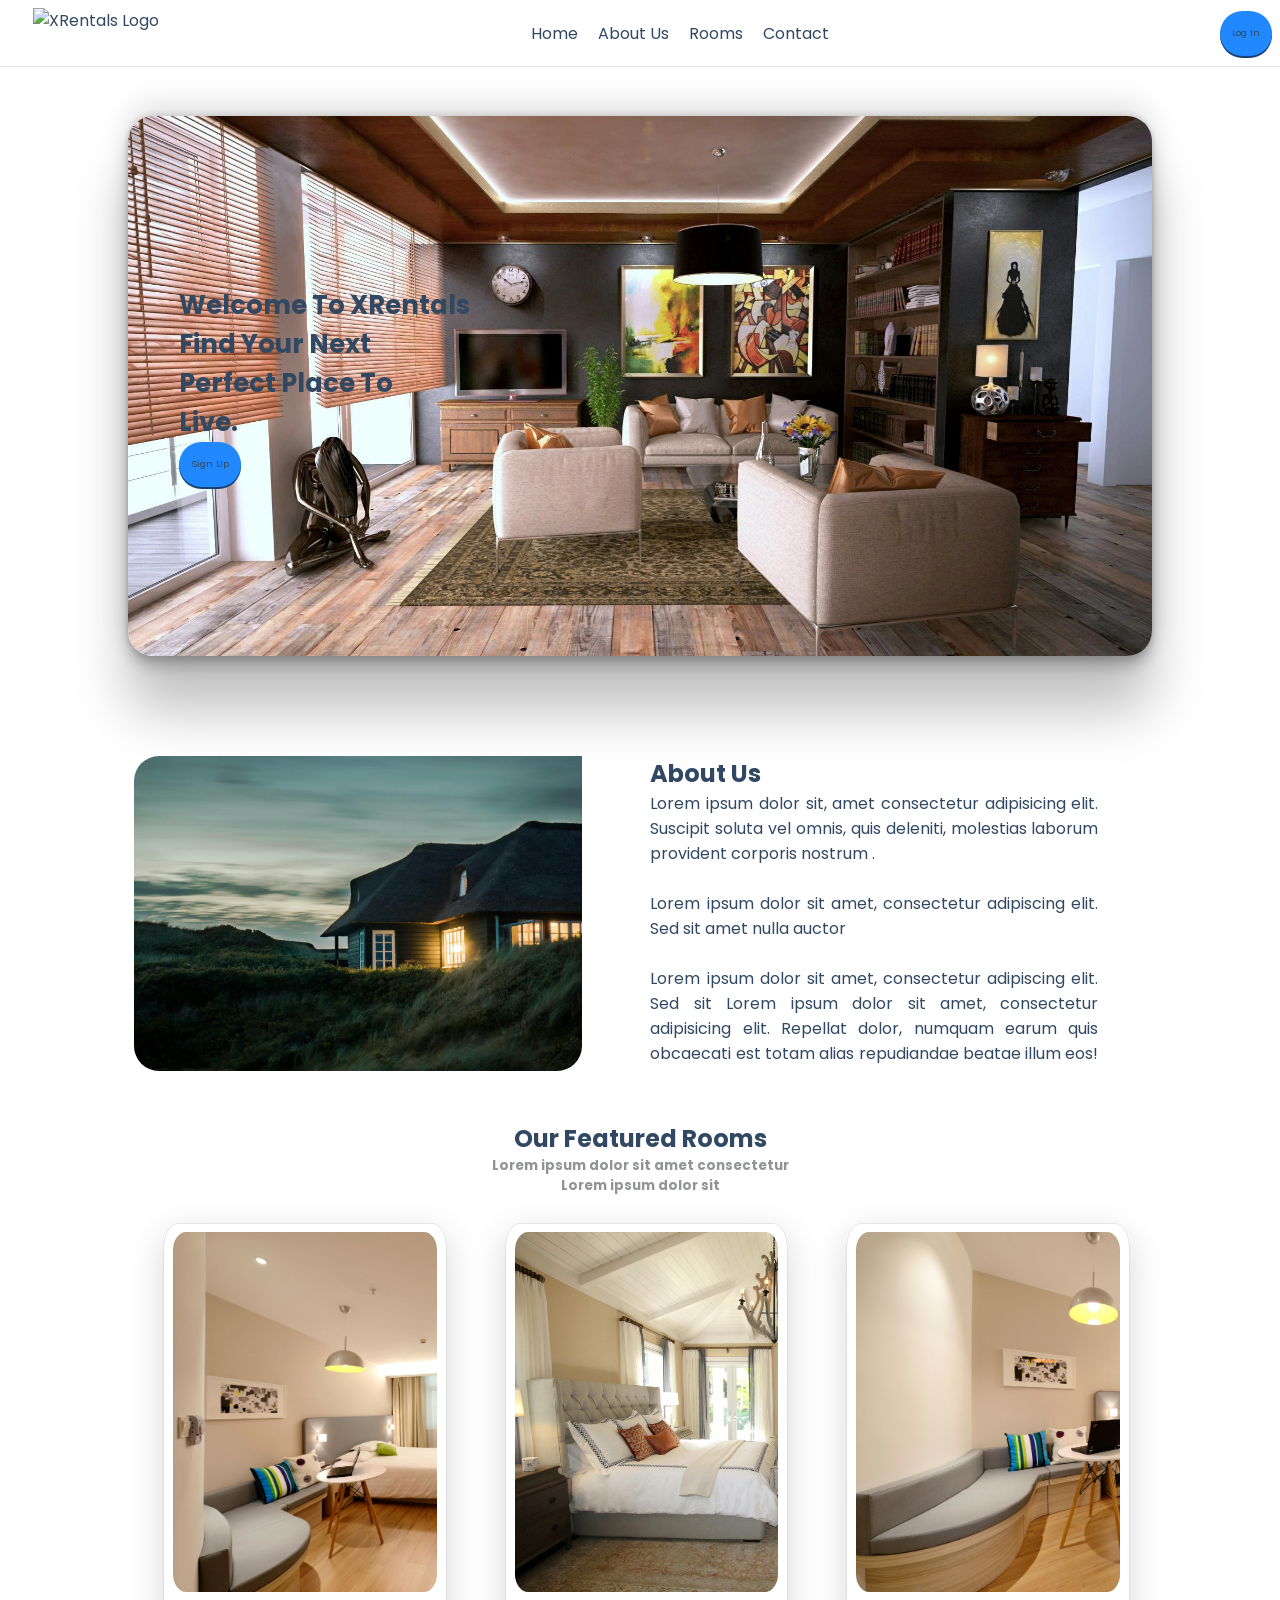
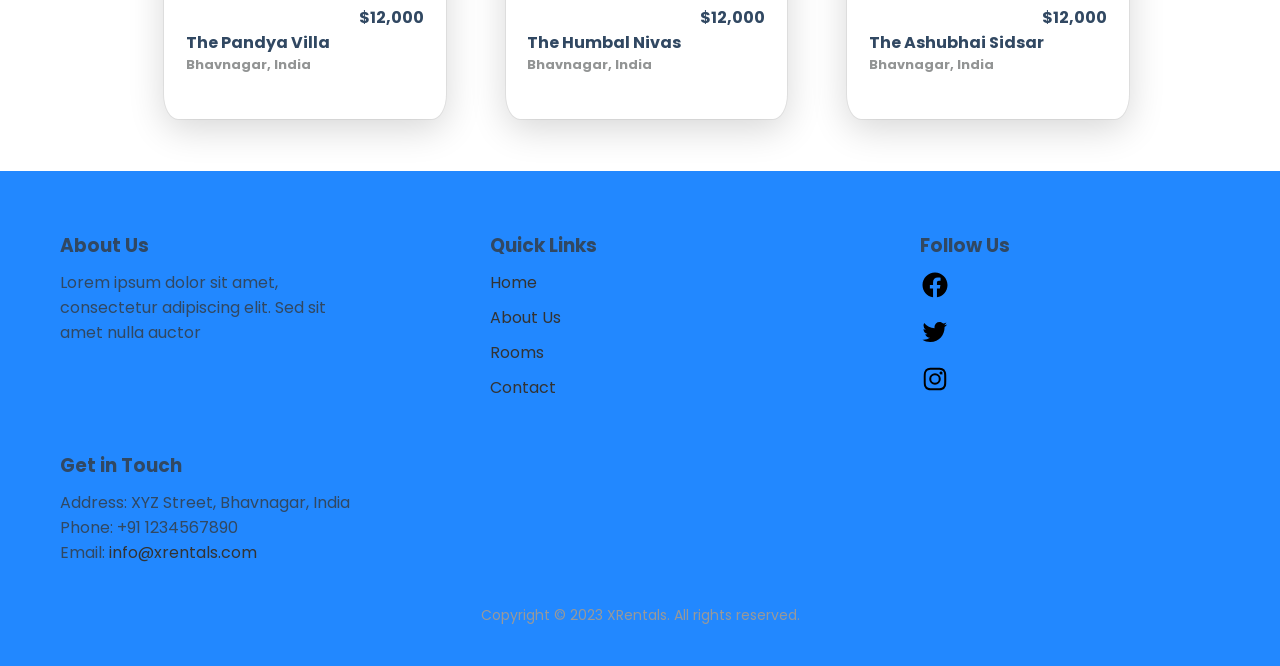
==== index.html @ 15b63ed1 "test" ====
<!DOCTYPE html>
<html lang="en">
    <head>
        <meta charset="UTF-8">
        <meta name="viewport" content="width=device-width, initial-scale=1.0">
        <title>XRentals</title>
        <link rel="icon" type="image/x-icon" href="logo/head_logo.png">
        <link rel="stylesheet" href="style.css">
        <!-- Icons -->
        <link rel="stylesheet"
            href="https://cdn.jsdelivr.net/npm;/boxicons@latest/css/boxicons.min.css">
<!-- headeerr fileeee -->
    </head>
    <body>
        <!-- Navigation Bar -->
        <header>
            <nav>
                <img src="logo/logo.png" alt="XRentals Logo" class="logo">
                <ul>
                    <li><a href="#" class="nav-link" id="home">Home</a></li>
                    <li><a href="#about_text" class="nav-link" id="about">About
                            Us</a></li>
                    <li><a href="rooms.html" class="nav-link"
                            id="rooms">Rooms</a></li>
                    <li><a href="#" class="nav-link"
                            id="contact">Contact</a></li>
                </ul>
                <button name="logIn" class="logIn"
                    onclick="location.href='login_page.html'">Log
                    In<inp></inp></button>
            </nav>
        </header>

        <!-- main container -->
        <div class="container" id="welcome">
            <div class="inner_container">
                <h1 class="quote">Welcome To XRentals<br>Find Your
                    Next<br>Perfect Place To<br>Live.</h1>
                <button name="Sign Up" class="signUp"
                    onclick="location.href='registration_page.html'">Sign
                    Up</button>
            </div>
        </div>

        <!-- about us div -->
        <div class="about_us">
            <div class="about" id="bg">
            </div>
            <div class="about" id="about_text">
                <h2>About Us</h2>
                <p>Lorem ipsum dolor sit, amet consectetur adipisicing elit.
                    Suscipit soluta vel omnis, quis deleniti, molestias laborum
                    provident corporis nostrum .</p>
                <br>
                <p>Lorem ipsum dolor sit amet, consectetur adipiscing elit. Sed
                    sit amet nulla auctor</p>
                <br>
                <p>Lorem ipsum dolor sit amet, consectetur adipiscing elit. Sed
                    sit Lorem ipsum dolor sit amet, consectetur adipisicing
                    elit. Repellat dolor, numquam earum quis obcaecati est totam
                    alias repudiandae beatae illum eos! Ducimus necessitatibus
                    eaque ratione beatae sed dicta consequuntur aperiam!</p>
            </div>
        </div>

        <div class="text">
            <h2 id="h2">Our Featured Rooms</h2>
            <h5 id="h5" class="h5">Lorem ipsum dolor sit amet consectetur</h5>
            <h5 class="h5">Lorem ipsum dolor sit</h5><br><br>
        </div>
        <div class="featured_rooms">
            <div class="rooms" id="room_1">
                <div class="image" id="img_room_1"></div>
                <div class="info">
                    <h4 class="prize">$12,000</h4>
                    <h4 class="room_name">The Pandya Villa</h4>
                    <h4 class="location">Bhavnagar, India</h4>
                </div>
            </div>
            <div class="rooms" id="room_2">
                <div class="image" id="img_room_2"></div>
                <div class="info">
                    <h4 class="prize">$12,000</h4>
                    <h4 class="room_name">The Humbal Nivas</h4>
                    <h4 class="location">Bhavnagar, India</h4>
                </div>
            </div>
            <div class="rooms" id="room_3">
                <div class="image" id="img_room_3"></div>
                <div class="info">
                    <h4 class="prize">$12,000</h4>
                    <h4 class="room_name">The Ashubhai Sidsar</h4>
                    <h4 class="location">Bhavnagar, India</h4>
                </div>
            </div>
        </div>
        <br><br><br>

        <div class="footer">
            <div class="footer-container">
                <div class="footer-section">
                    <h3>About Us</h3>
                    <p>Lorem ipsum dolor sit amet, consectetur adipiscing elit. Sed sit amet nulla auctor</p>
                </div>
                <div class="footer-section">
                    <h3>Quick Links</h3>
                    <ul>
                        <li><a href="#">Home</a></li>
                        <li><a href="#about_text">About Us</a></li>
                        <li><a href="rooms.html">Rooms</a></li>
                        <li><a href="#">Contact</a></li>
                    </ul>
                </div>
                <div class="footer-section">
                    <h3>Follow Us</h3>
                    <ul>
                        <li><a href="#" class="bx bxl-facebook"><img src="logo/facebook-circle-logo-24.png" alt=""></a></li>
                        <li><a href="#" class="bx bxl-twitter"><img src="logo/twitter-logo-24.png" alt=""></a></li>
                        <li><a href="#" class="bx bxl-instagram"><img src="logo/instagram-logo-24.png" alt=""></a></li>
                    </ul>
                </div>
                <div class="footer-section">
                    <h3>Get in Touch</h3>
                    <p>Address: XYZ Street, Bhavnagar, India</p>
                    <p>Phone: +91 1234567890</p>
                    <p>Email: <a href="mailto:info@xrentals.com">info@xrentals.com</a></p>
                </div>
            </div>
            <p class="copyright">Copyright &copy; 2023 XRentals. All rights reserved.</p>
        </div>
            
        </div>
        <script src="index.js"></script>
    </body>
</html>

<!-- id - #
class - . -->
---- style.css ----
@import url('https://fonts.googleapis.com/css2?family=Poppins:wght@400;500;600;700&display=swap');

/* universal */
*{
    font-family: 'Poppins',sans-serif;
    padding: 0;
    margin: 0;
    box-sizing: border-box;
    scroll-behavior: smooth;
    scroll-padding-top: 4rem;
    list-style: none;
    text-decoration: none; 
   
}
/* for hide scroll bar */
*::-webkit-scrollbar {
    display: none;
}

/* declaration od global variable */
:root{
    --main-color:#2288ff;
    --secondary-color:#192f6a;
    --text-color:#314862;
    --bg-color:#fff;

    --box-shadow:2px 2px 18px rgb(14 52 54 / 15%);

}

/* css for navigation */
header{
    position: sticky;
    top: 0;
}

nav {
    background-color: var(--bg-color);
    color: var(--text-color);
    padding: 0.5em;
    text-align: center;
    display: flex;
    justify-content: space-between;
    align-items: center;
    height: 20%;
    margin-bottom: 50px;
    box-shadow: rgba(17, 17, 26, 0.1) 0px 1px 0px;
    
}
nav ul {
    list-style: none;
    margin: auto;
    padding: 0;
    display: flex;
}
nav li {
    margin-right: 20px;
}
nav a {
    color: var(--text-color);
    text-decoration: none;
}
nav a:hover {
    color: #ccc;
}


.logIn{
    padding: 8px 12px;
    background: var(--main-color);
    color: var(--text-color);
    border-radius: 5rem;
    font-size: 0.75vw;
    text-align: center;
    height: 5vh;
    border: none;
    box-shadow: 0 2px 0px 0px #164173;
}
button:active{
    background-color: #3492fd;
    box-shadow: none;
    position: relative;
    top: 2px;
}
.logo {
    height: 50px;
    margin-left: 2%;
    
}

/* text color for body */
body{
    color: var(--text-color);
}

/* css for main container */
.container{
    background-image: url('container_bg.jpg');
    background-repeat: no-repeat;
    background-position: center;
    background-size: cover;
    height: 60vh;
    width: 80vw;
    margin: auto;
    display: flex;
    justify-content: center;
    flex-direction: column;
    text-align: start;
    color: var(--text-color);
    border-radius: 25px;
    font-size: 1vi;
    box-shadow: rgba(0, 0, 0, 0.25) 0px 54px 55px, rgba(0, 0, 0, 0.12) 0px -12px 30px, rgba(0, 0, 0, 0.12) 0px 4px 6px, rgba(0, 0, 0, 0.17) 0px 12px 13px, rgba(0, 0, 0, 0.09) 0px -3px 5px;
    margin-bottom: 100px;
}

.quote{
    font-size: 2vw;
}

/* css for sign up button */
.signUp{
    padding: 8px 12px;
    background: var(--main-color);
    color: var(--text-color);
    border-radius: 5rem;
    font-size: 0.75vw;
    text-align: center;
    height: 5vh;
    width:fit-content;
    border: none;
    box-shadow: 0 2px 0px 0px #164173;
}


.inner_container{
    margin-left: 5%;
}

/* css for about us div */
#bg, #about_text {
    display: inline-block;
    vertical-align: top;
}

#bg{
    background-image: url('About_bg.jpg');
    background-repeat: no-repeat;
    background-position: center;
    background-size: cover;
    height: 35vh;
    width: 35vw;
    margin-left: 10.5vi;
    border-radius: 25px 0px 25px 25px / 25px 0px 25px 25px ;
    margin-bottom: 50px;
}

#about_text{
    height: 35vh;
    width: 35vw;
    margin-right: 10.5vi;
    margin-left: 5vi;
    text-align: justify;
    overflow: scroll;
}
#about_text p{
    font-size: 1rem;
}

.image{
    height: 10%;
    width: 10%;
}

.featured_rooms{
    height: 50vh;
    width: 80vw;
    margin-left: 10.5vi;
    display: flex;
    justify-content: center;
    align-items: center;
    justify-content: space-around;
}

.text{
    align-items: center;
    text-align: center;
}

.h5{
    color: #929494;
}

#room_1, #room_2, #room_3 {
    display: inline-block;
}
.rooms {
    height: 55vh;
    width: 22vw;
    margin: 2vi;
    border-radius: 5%;
    padding: 0.7vi;
    box-shadow: rgba(0, 0, 0, 0.16) 0px 10px 36px 0px, rgba(0, 0, 0, 0.06) 0px 0px 0px 1px;
    transition: bottom 0.3s ease-in-out;
}

#img_room_1{
    background-image: url(images/ex_room_1.jpg);
}
#img_room_2{
    background-image: url(images/ex_room_2.jpg);
}
#img_room_3{
    background-image: url(images/ex_room_3.jpg);
}

.image{
    height: 40vh;
    width: 100%;
    background-image: url(/images/ex_room_1.jpg);
    background-repeat: no-repeat;
    background-size: cover;
    align-items: center;
    margin: auto;
    border-radius: 5%;
    box-sizing: border-box;
}

.rooms:hover{
    position: relative;
    bottom: 2%;
}

.info{
    padding: 1vi;
}

.prize{
    display: flex;
    justify-content: end;
    text-align: end;
}

.location{
    margin-bottom: 1vi;
    color: #929494;
    font-size: small;
}

/* footer */
.footer {
    background-color: #2288ff;
    padding: 40px 0;
}

.footer-container {
    max-width: 1200px;
    margin: 0 auto;
    display: flex;
    flex-wrap: wrap;
    justify-content: space-between;
}

.footer-section {
    width: 25%;
    margin: 20px;
}

.footer-section h3 {
    font-weight: bold;
    margin-bottom: 10px;
}

.footer-section ul {
    list-style: none;
    padding: 0;
    margin: 0;
}

.footer-section li {
    margin-bottom: 10px;
}

.footer-section a {
    text-decoration: none;
    color: #333;
}

.footer-section a:hover {
    color: #666;
}

.copyright {
    text-align: center;
    font-size: 14px;
    color: #999;
    margin-top: 20px;
}
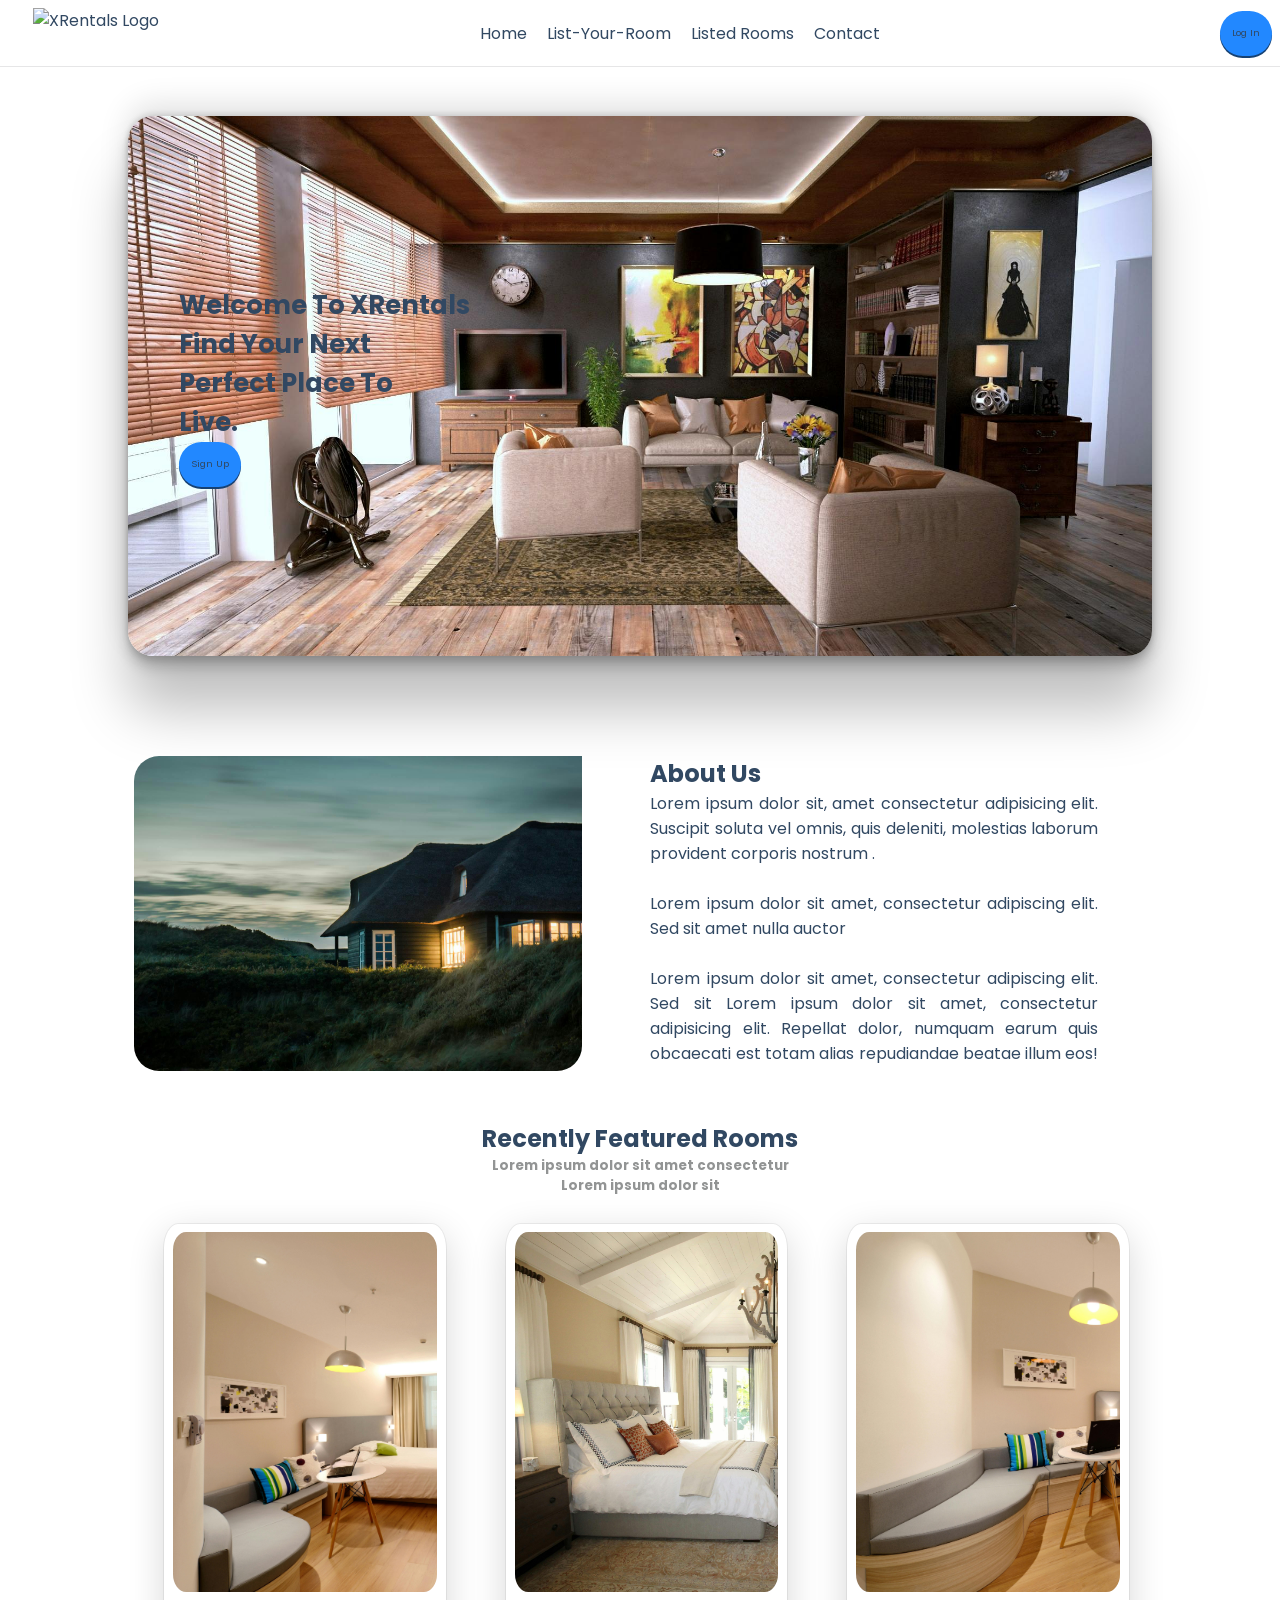
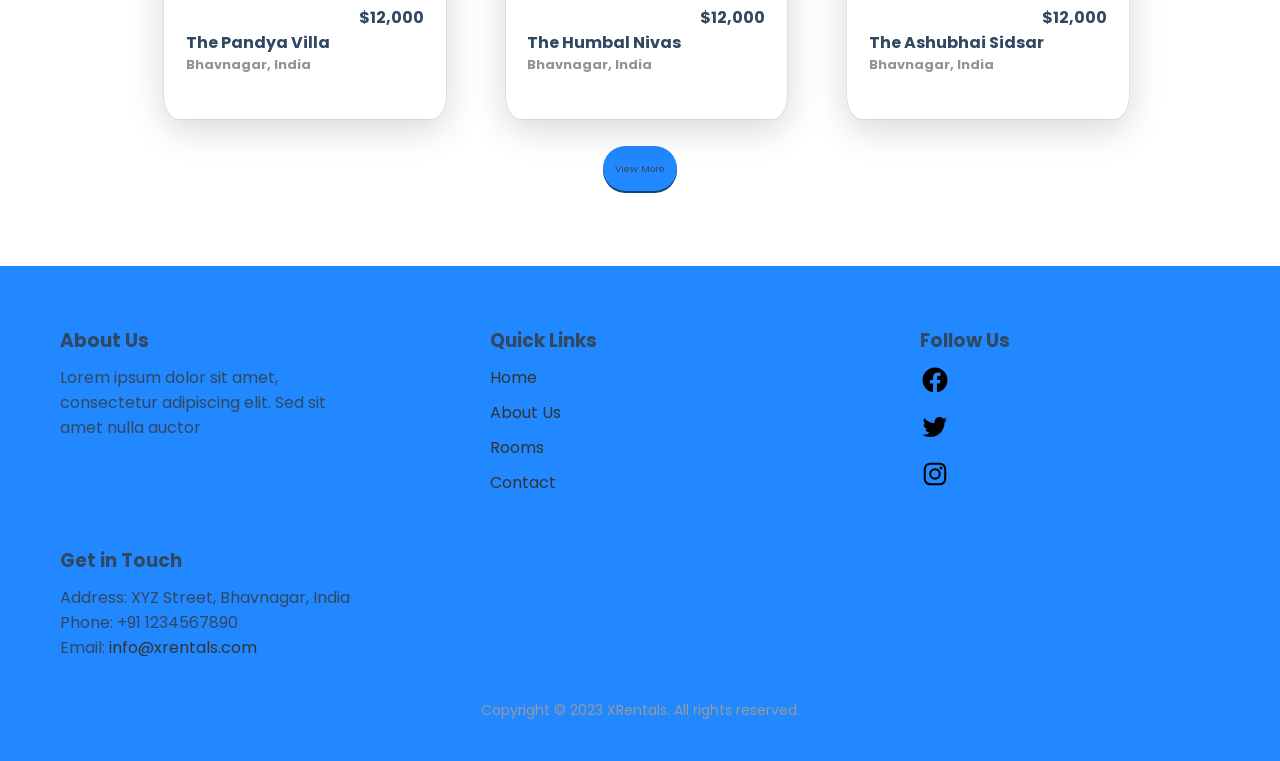
==== commit e5a4da87: "test" ====
--- a/index.html
+++ b/index.html
@@ -9,19 +9,19 @@
         <!-- Icons -->
         <link rel="stylesheet"
             href="https://cdn.jsdelivr.net/npm;/boxicons@latest/css/boxicons.min.css">
-<!-- headeerr fileeee -->
     </head>
+
+    <!-- body code -->
     <body>
         <!-- Navigation Bar -->
         <header>
             <nav>
-                <img src="logo/logo.png" alt="XRentals Logo" class="logo">
+                <img src="logo/logo.png" alt="XRentals Logo" class="logo" onclick="location.href='index.html'">
                 <ul>
                     <li><a href="#" class="nav-link" id="home">Home</a></li>
-                    <li><a href="#about_text" class="nav-link" id="about">About
-                            Us</a></li>
+                    <li><a href="#" class="nav-link" id="about">List-Your-Room</a></li>
                     <li><a href="rooms.html" class="nav-link"
-                            id="rooms">Rooms</a></li>
+                            id="rooms">Listed Rooms</a></li>
                     <li><a href="#" class="nav-link"
                             id="contact">Contact</a></li>
                 </ul>
@@ -64,7 +64,7 @@
         </div>
 
         <div class="text">
-            <h2 id="h2">Our Featured Rooms</h2>
+            <h2 id="h2">Recently Featured Rooms</h2>
             <h5 id="h5" class="h5">Lorem ipsum dolor sit amet consectetur</h5>
             <h5 class="h5">Lorem ipsum dolor sit</h5><br><br>
         </div>
@@ -93,7 +93,8 @@
                     <h4 class="location">Bhavnagar, India</h4>
                 </div>
             </div>
-        </div>
+        </div><br><br>
+        <button name="viewMore" class="viewMore" onclick="location.href='rooms.html'">View More</button>
         <br><br><br>
 
         <div class="footer">
--- a/style.css
+++ b/style.css
@@ -200,7 +200,8 @@
     border-radius: 5%;
     padding: 0.7vi;
     box-shadow: rgba(0, 0, 0, 0.16) 0px 10px 36px 0px, rgba(0, 0, 0, 0.06) 0px 0px 0px 1px;
-    transition: bottom 0.3s ease-in-out;
+    transition: all 1s ease-in-out;
+    
 }
 
 #img_room_1{
@@ -225,6 +226,24 @@
     box-sizing: border-box;
 }
 
+
+.viewMore{
+    justify-content: center;
+    justify-self: center;
+    padding: 8px 12px;
+    background: var(--main-color);
+    color: var(--text-color);
+    border-radius: 5rem;
+    font-size: 0.75vw;
+    text-align: center;
+    height: 5vh;
+    width:fit-content;
+    border: none;
+    box-shadow: 0 2px 0px 0px #164173;
+    display: block;
+    margin: auto;
+}
+
 .rooms:hover{
     position: relative;
     bottom: 2%;
@@ -232,6 +251,7 @@
 
 .info{
     padding: 1vi;
+    
 }
 
 .prize{
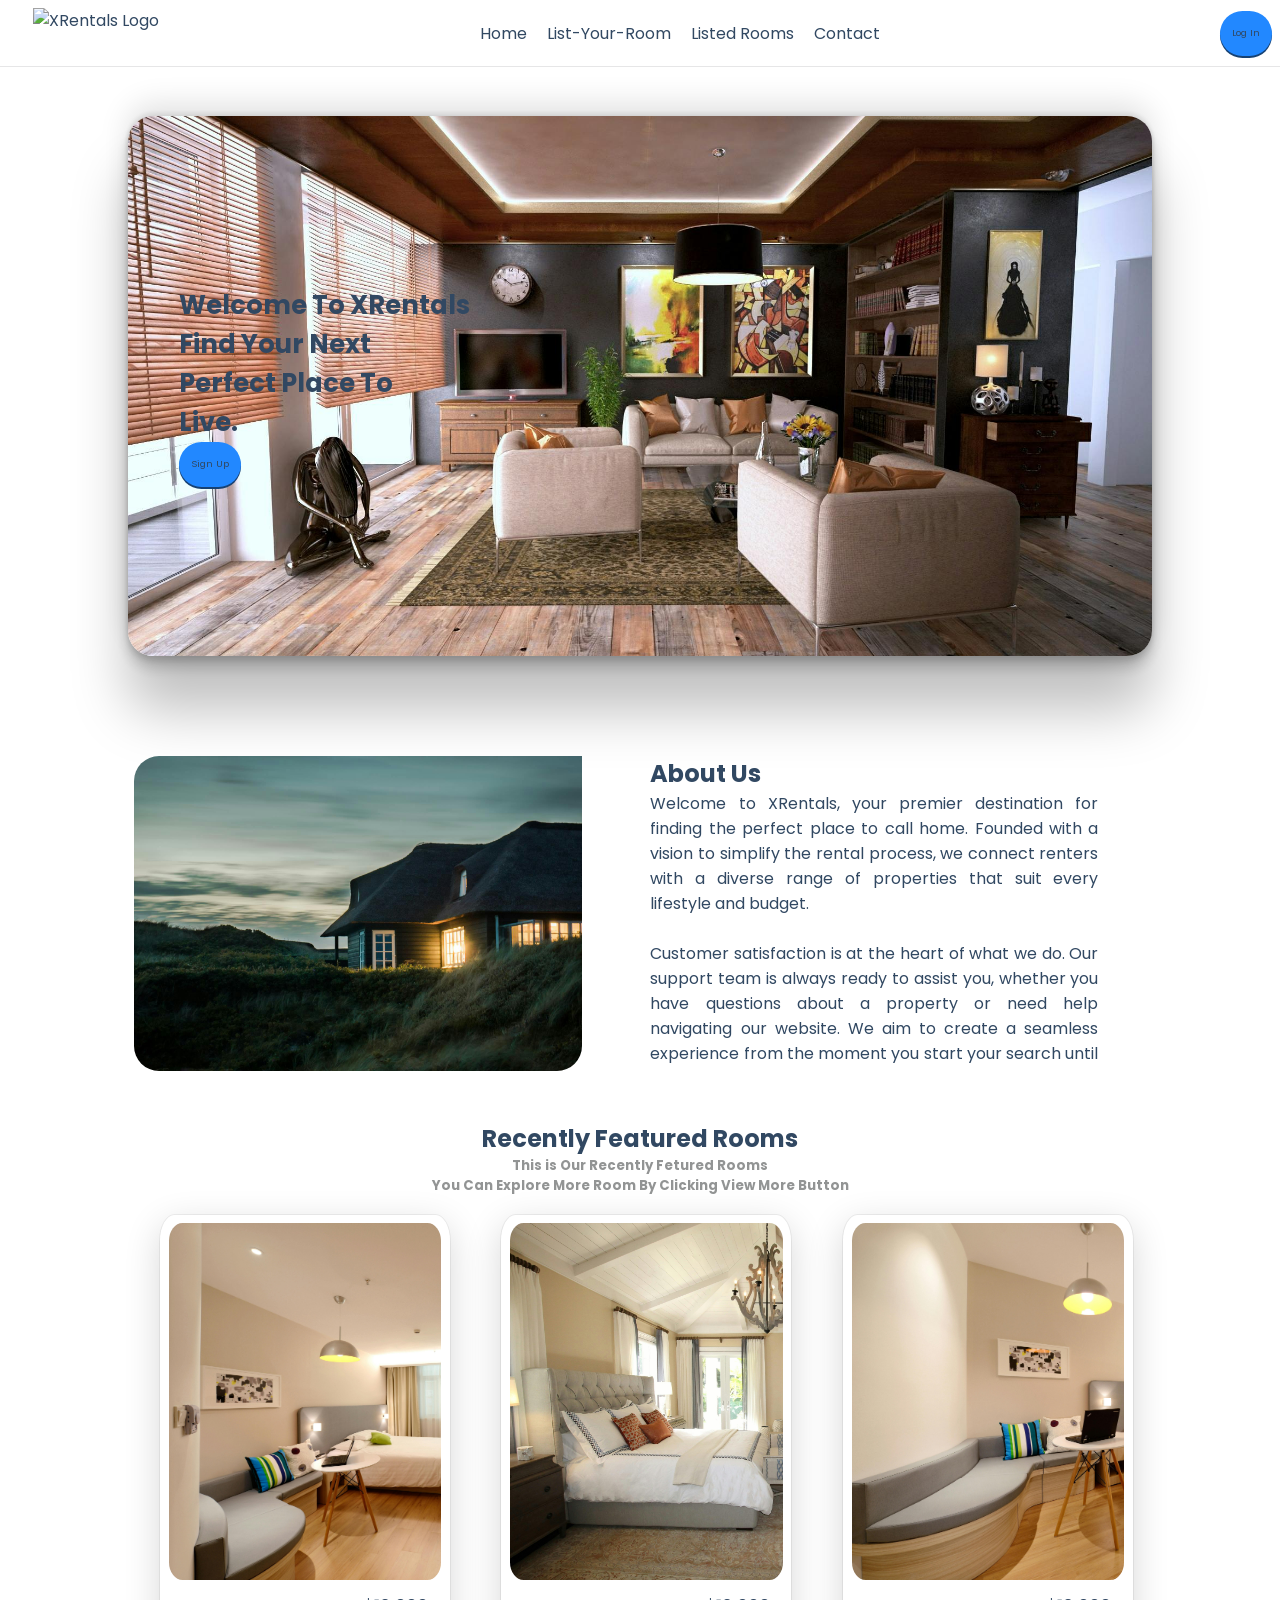
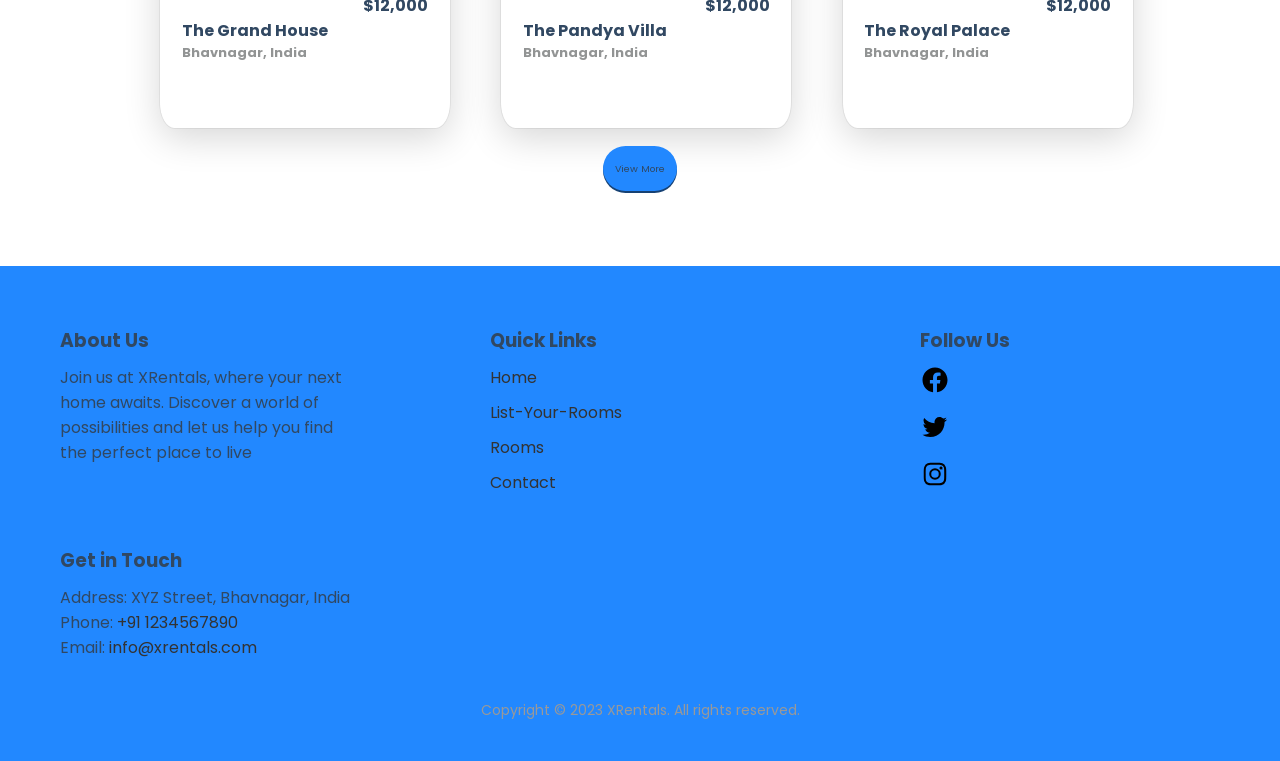
==== commit 99b11cb9: "seecond commit" ====
--- a/index.html
+++ b/index.html
@@ -3,7 +3,7 @@
     <head>
         <meta charset="UTF-8">
         <meta name="viewport" content="width=device-width, initial-scale=1.0">
-        <title>XRentals</title>
+        <title>Home | XRentals</title>
         <link rel="icon" type="image/x-icon" href="logo/head_logo.png">
         <link rel="stylesheet" href="style.css">
         <!-- Icons -->
@@ -18,11 +18,11 @@
             <nav>
                 <img src="logo/logo.png" alt="XRentals Logo" class="logo" onclick="location.href='index.html'">
                 <ul>
-                    <li><a href="#" class="nav-link" id="home">Home</a></li>
-                    <li><a href="#" class="nav-link" id="about">List-Your-Room</a></li>
+                    <li><a href="index.html" class="nav-link" id="home">Home</a></li>
+                    <li><a href="list_your_room.html" class="nav-link" id="about">List-Your-Room</a></li>
                     <li><a href="rooms.html" class="nav-link"
                             id="rooms">Listed Rooms</a></li>
-                    <li><a href="#" class="nav-link"
+                    <li><a href="contactUs.html" class="nav-link"
                             id="contact">Contact</a></li>
                 </ul>
                 <button name="logIn" class="logIn"
@@ -32,11 +32,11 @@
         </header>
 
         <!-- main container -->
-        <div class="container" id="welcome">
+        <div class="container anim" id="welcome">
             <div class="inner_container">
-                <h1 class="quote">Welcome To XRentals<br>Find Your
+                <h1 class="quote anim">Welcome To XRentals<br>Find Your
                     Next<br>Perfect Place To<br>Live.</h1>
-                <button name="Sign Up" class="signUp"
+                <button name="Sign Up" class="signUp anim"
                     onclick="location.href='registration_page.html'">Sign
                     Up</button>
             </div>
@@ -44,72 +44,65 @@
 
         <!-- about us div -->
         <div class="about_us">
-            <div class="about" id="bg">
+            <div class="about anim" id="bg">
             </div>
             <div class="about" id="about_text">
-                <h2>About Us</h2>
-                <p>Lorem ipsum dolor sit, amet consectetur adipisicing elit.
-                    Suscipit soluta vel omnis, quis deleniti, molestias laborum
-                    provident corporis nostrum .</p>
+                <h2 class="anim">About Us</h2>
+                <p class="anim">Welcome to XRentals, your premier destination for finding the perfect place to call home. Founded with a vision to simplify the rental process, we connect renters with a diverse range of properties that suit every lifestyle and budget.</p>
                 <br>
-                <p>Lorem ipsum dolor sit amet, consectetur adipiscing elit. Sed
-                    sit amet nulla auctor</p>
+                <p class="anim">Customer satisfaction is at the heart of what we do. Our support team is always ready to assist you, whether you have questions about a property or need help navigating our website. We aim to create a seamless experience from the moment you start your search until you settle into your new home.</p>
                 <br>
-                <p>Lorem ipsum dolor sit amet, consectetur adipiscing elit. Sed
-                    sit Lorem ipsum dolor sit amet, consectetur adipisicing
-                    elit. Repellat dolor, numquam earum quis obcaecati est totam
-                    alias repudiandae beatae illum eos! Ducimus necessitatibus
-                    eaque ratione beatae sed dicta consequuntur aperiam!</p>
+                <p class="anim">Join us at XRentals, where your next home awaits. Discover a world of possibilities and let us help you find the perfect place to live</p>
             </div>
         </div>
 
         <div class="text">
-            <h2 id="h2">Recently Featured Rooms</h2>
-            <h5 id="h5" class="h5">Lorem ipsum dolor sit amet consectetur</h5>
-            <h5 class="h5">Lorem ipsum dolor sit</h5><br><br>
+            <h2 id="h2" class="anim">Recently Featured Rooms</h2>
+            <h5 id="h5" class="h5 anim">This is Our Recently Fetured Rooms</h5>
+            <h5 class="h5 anim">You Can Explore More Room By Clicking View More Button</h5><br><br>
         </div>
         <div class="featured_rooms">
-            <div class="rooms" id="room_1">
-                <div class="image" id="img_room_1"></div>
+            <div class="rooms anim" id="room_1">
+                <div class="image anim" id="img_room_1"></div>
                 <div class="info">
-                    <h4 class="prize">$12,000</h4>
-                    <h4 class="room_name">The Pandya Villa</h4>
-                    <h4 class="location">Bhavnagar, India</h4>
+                    <h4 class="prize anim">$12,000</h4>
+                    <h4 class="room_name anim">The Grand House</h4>
+                    <h4 class="location anim">Bhavnagar, India</h4>
                 </div>
             </div>
             <div class="rooms" id="room_2">
-                <div class="image" id="img_room_2"></div>
+                <div class="image anim" id="img_room_2"></div>
                 <div class="info">
-                    <h4 class="prize">$12,000</h4>
-                    <h4 class="room_name">The Humbal Nivas</h4>
-                    <h4 class="location">Bhavnagar, India</h4>
+                    <h4 class="prize anim">$12,000</h4>
+                    <h4 class="room_name anim">The Pandya Villa</h4>
+                    <h4 class="location anim">Bhavnagar, India</h4>
                 </div>
             </div>
             <div class="rooms" id="room_3">
-                <div class="image" id="img_room_3"></div>
+                <div class="image anim" id="img_room_3"></div>
                 <div class="info">
-                    <h4 class="prize">$12,000</h4>
-                    <h4 class="room_name">The Ashubhai Sidsar</h4>
-                    <h4 class="location">Bhavnagar, India</h4>
+                    <h4 class="prize anim">$12,000</h4>
+                    <h4 class="room_name anim">The Royal Palace</h4>
+                    <h4 class="location anim">Bhavnagar, India</h4>
                 </div>
             </div>
         </div><br><br>
-        <button name="viewMore" class="viewMore" onclick="location.href='rooms.html'">View More</button>
+        <button name="viewMore" class="viewMore anim" onclick="location.href='rooms.html'">View More</button>
         <br><br><br>
 
         <div class="footer">
             <div class="footer-container">
                 <div class="footer-section">
                     <h3>About Us</h3>
-                    <p>Lorem ipsum dolor sit amet, consectetur adipiscing elit. Sed sit amet nulla auctor</p>
+                    <p>Join us at XRentals, where your next home awaits. Discover a world of possibilities and let us help you find the perfect place to live</p>
                 </div>
                 <div class="footer-section">
                     <h3>Quick Links</h3>
                     <ul>
                         <li><a href="#">Home</a></li>
-                        <li><a href="#about_text">About Us</a></li>
+                        <li><a href="list_your_room.html">List-Your-Rooms</a></li>
                         <li><a href="rooms.html">Rooms</a></li>
-                        <li><a href="#">Contact</a></li>
+                        <li><a href="contactUs.html">Contact</a></li>
                     </ul>
                 </div>
                 <div class="footer-section">
@@ -123,7 +116,7 @@
                 <div class="footer-section">
                     <h3>Get in Touch</h3>
                     <p>Address: XYZ Street, Bhavnagar, India</p>
-                    <p>Phone: +91 1234567890</p>
+                    <p>Phone: <a href="tel:1234567890">+91 1234567890</a></p>
                     <p>Email: <a href="mailto:info@xrentals.com">info@xrentals.com</a></p>
                 </div>
             </div>
--- a/style.css
+++ b/style.css
@@ -32,6 +32,7 @@
 header{
     position: sticky;
     top: 0;
+    z-index: 10;
 }
 
 nav {
@@ -59,8 +60,10 @@
 nav a {
     color: var(--text-color);
     text-decoration: none;
+    transition: all 0.2s ease-in-out;
 }
 nav a:hover {
+    font-size: large;
     color: #ccc;
 }
 
@@ -112,6 +115,7 @@
     box-shadow: rgba(0, 0, 0, 0.25) 0px 54px 55px, rgba(0, 0, 0, 0.12) 0px -12px 30px, rgba(0, 0, 0, 0.12) 0px 4px 6px, rgba(0, 0, 0, 0.17) 0px 12px 13px, rgba(0, 0, 0, 0.09) 0px -3px 5px;
     margin-bottom: 100px;
 }
+
 
 .quote{
     font-size: 2vw;
@@ -194,14 +198,19 @@
     display: inline-block;
 }
 .rooms {
-    height: 55vh;
-    width: 22vw;
+    height: 57vh;
+    width: 23vw;
     margin: 2vi;
     border-radius: 5%;
     padding: 0.7vi;
     box-shadow: rgba(0, 0, 0, 0.16) 0px 10px 36px 0px, rgba(0, 0, 0, 0.06) 0px 0px 0px 1px;
-    transition: all 1s ease-in-out;
+    transition: all 0.2s ease-in-out;
     
+}
+.rooms:hover{
+    position: relative;
+    height: 59vh;
+    width: 24vw;
 }
 
 #img_room_1{
@@ -215,9 +224,8 @@
 }
 
 .image{
-    height: 40vh;
+    height: 72%;
     width: 100%;
-    background-image: url(/images/ex_room_1.jpg);
     background-repeat: no-repeat;
     background-size: cover;
     align-items: center;
@@ -244,10 +252,6 @@
     margin: auto;
 }
 
-.rooms:hover{
-    position: relative;
-    bottom: 2%;
-}
 
 .info{
     padding: 1vi;
@@ -315,3 +319,86 @@
     color: #999;
     margin-top: 20px;
 }
+
+/* Contact Us Page CSS */
+
+.main{
+    display: flex;
+    margin: 0px 5% 50px 5%;
+    border-radius: 0.5rem;
+    justify-content: center;
+    align-items: center;
+    box-shadow: rgba(14, 30, 37, 0.12) 0px 2px 4px 0px, rgba(14, 30, 37, 0.32) 0px 2px 16px 0px;
+}
+
+.main .contactUs_form .contactUs_logo img{
+    background-color: var(--main-color);
+    padding: 10px;
+    border-radius: 50%;
+}
+a,button:hover{
+    cursor: pointer;
+}
+
+.contactUs_logo{
+    display: flex;
+    flex-direction: column;
+    align-items: center;
+}
+
+.contactUs_form{
+    padding: 5%;
+    font-size: 1vw;
+}
+
+
+fieldset {
+    border: none;
+    height: 10vh;
+    width: 30vw;
+    padding: 0;
+    margin: 0;
+}
+
+fieldset input[type="text"], fieldset input[type="email"], fieldset input[type="tel"], fieldset textarea {
+    width: 30vw;
+    height: 5.5vh;   
+    padding: 10px;
+    box-sizing: border-box;
+}
+
+fieldset #message{
+    height: inherit;
+}
+
+fieldset textarea {
+    resize: none;
+}
+.send_message_btn{
+    padding: 8px 12px;
+    background: var(--main-color);
+    color: var(--text-color);
+    border-radius: 0.5rem;
+    font-size: 0.75vw;
+    text-align: center;
+    height: 5vh;
+    width: 30vw;
+    border: none;
+    box-shadow: 0 2px 0px 0px #164173;
+}
+.main h5{
+    text-align: center;
+}
+
+.anim{
+    opacity: 0;
+    transform: translateY(30px);
+    animation: moveup 0.5s linear forwards;
+}
+
+@keyframes moveup{
+    100%{
+        opacity: 1;
+        transform: translateY(0px);
+    }
+}
